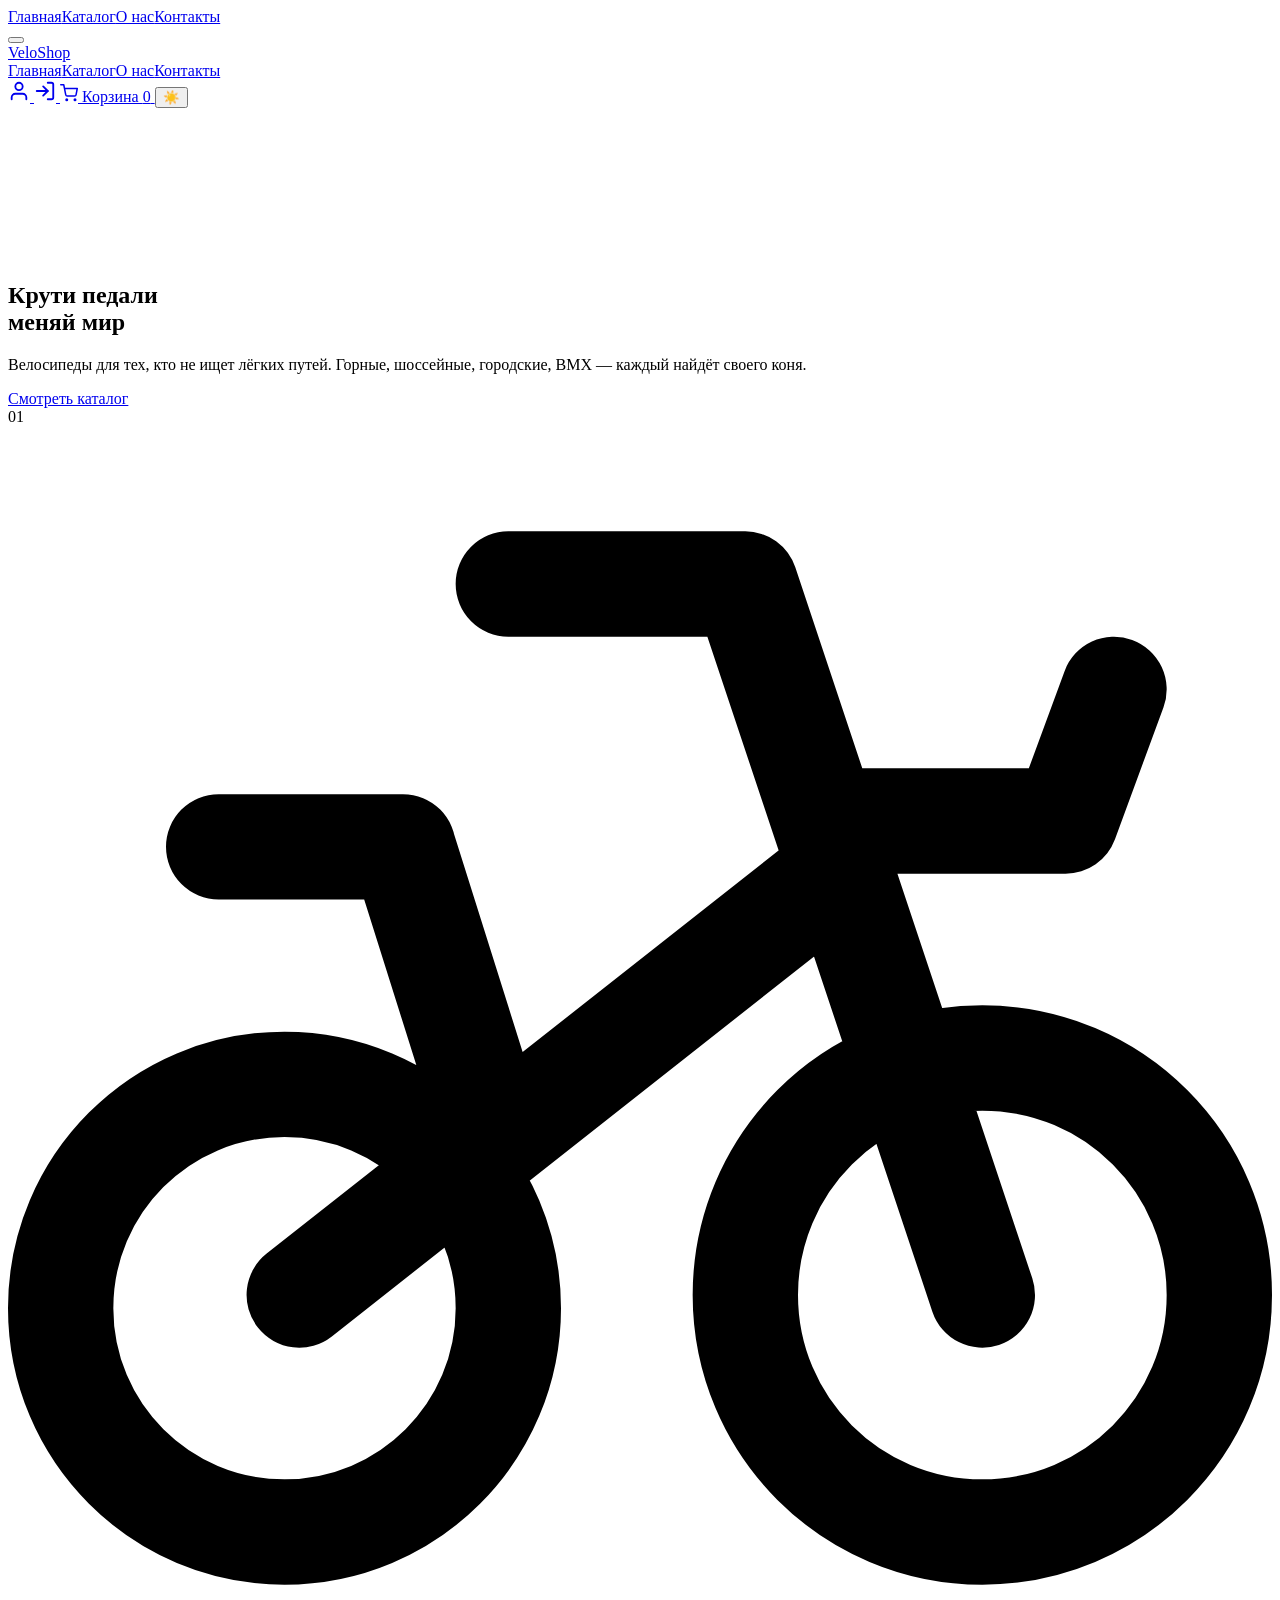
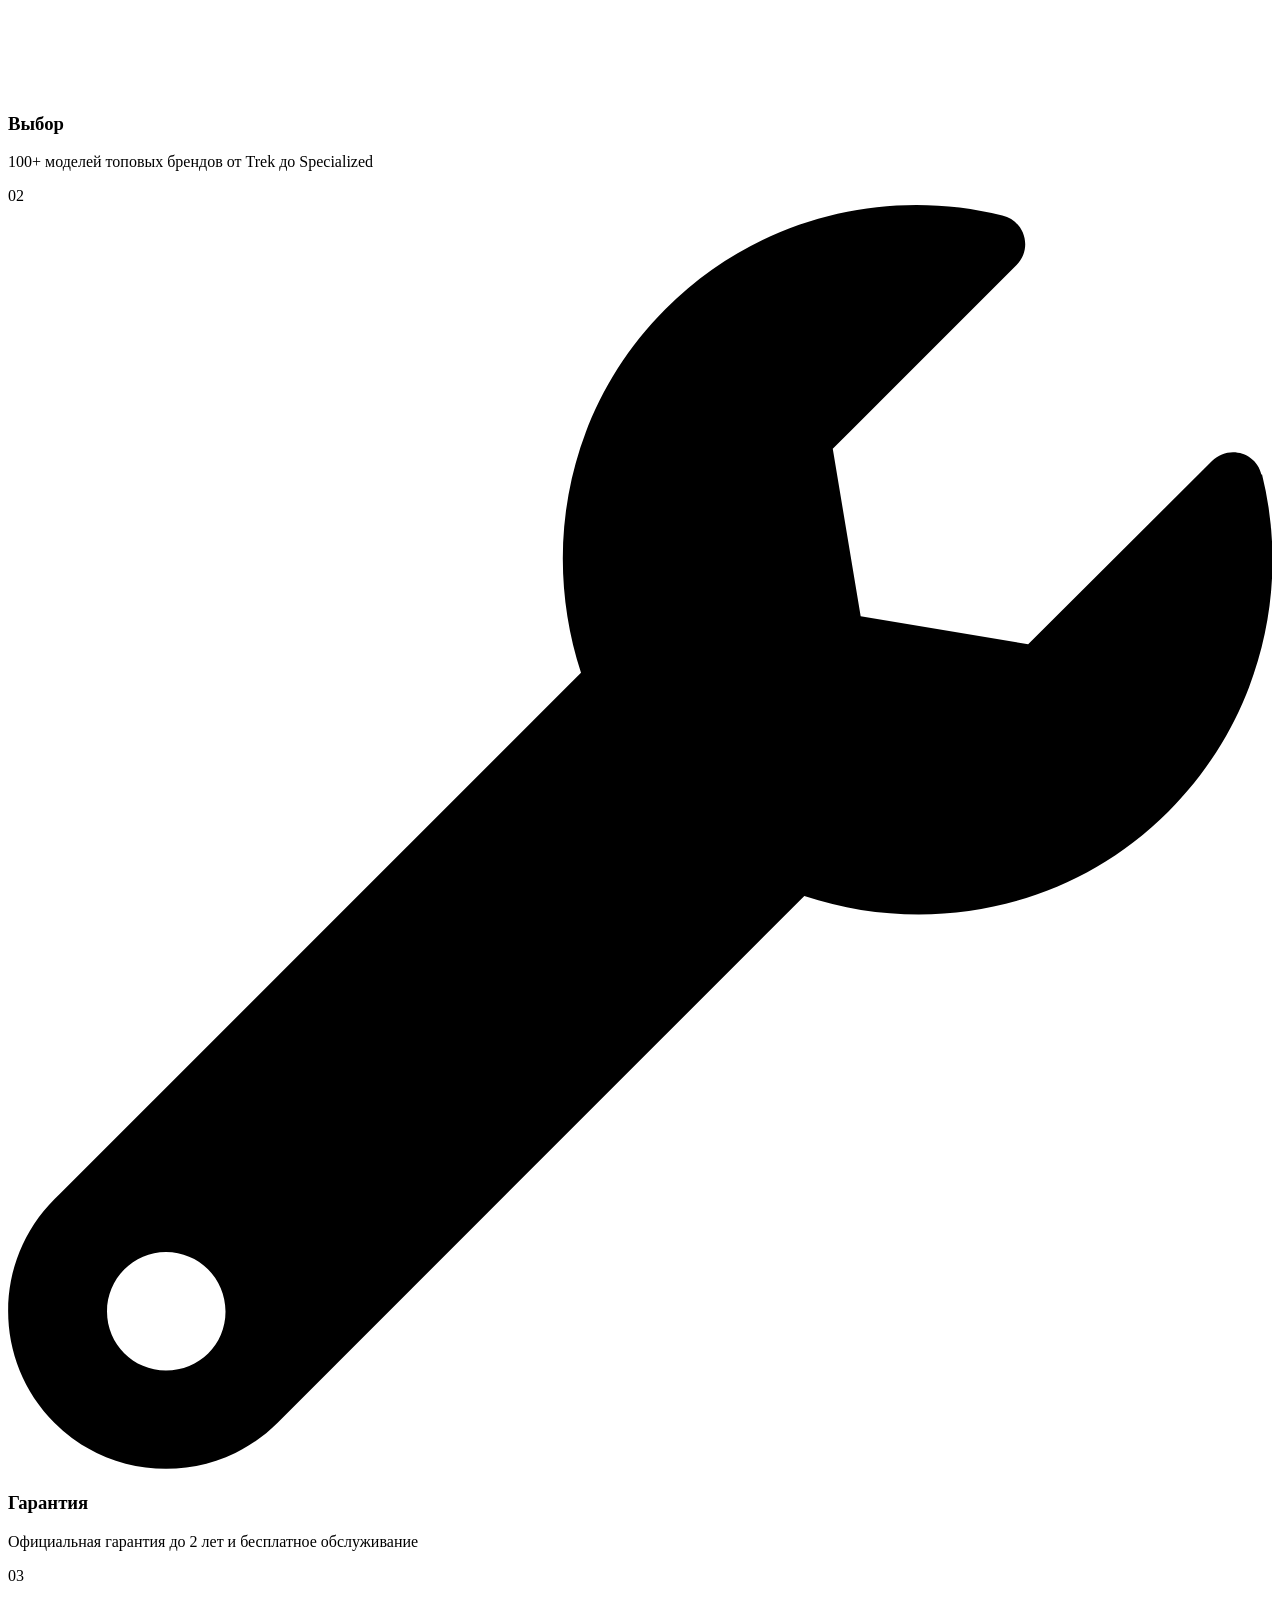
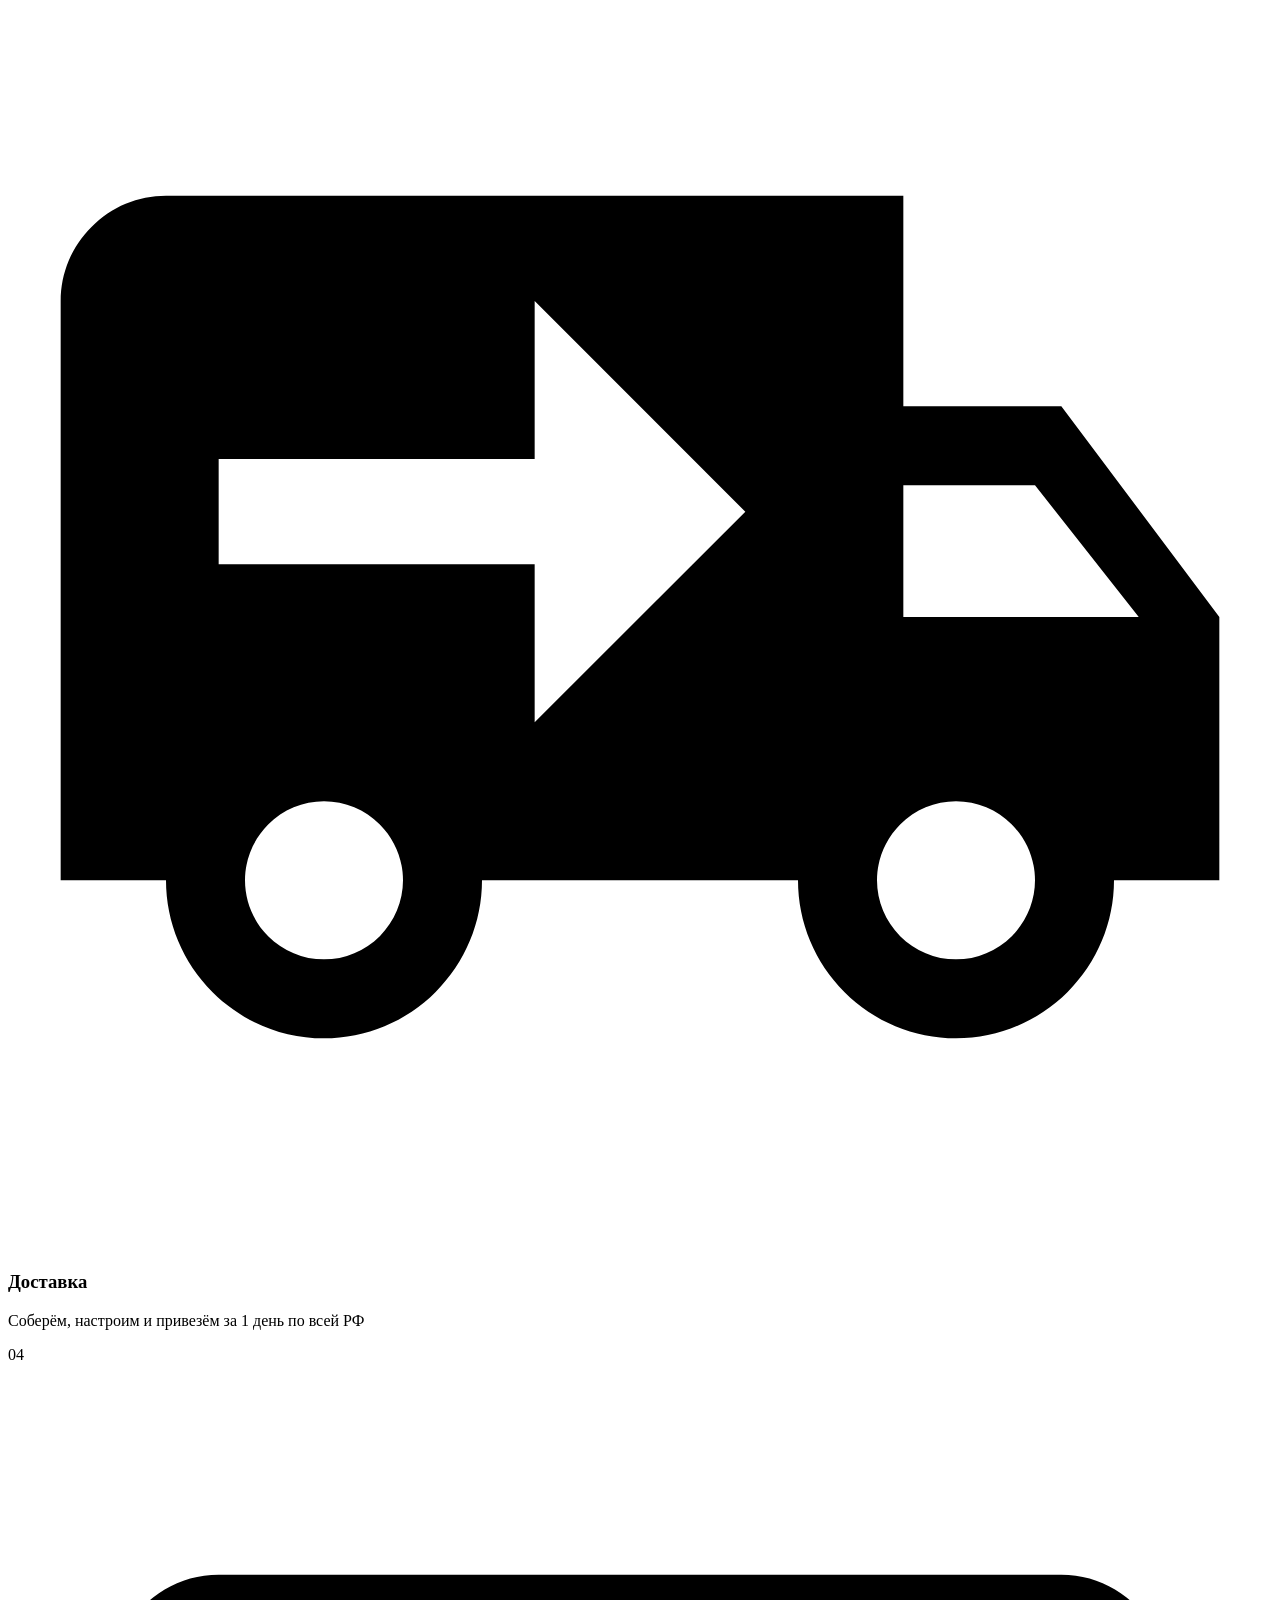
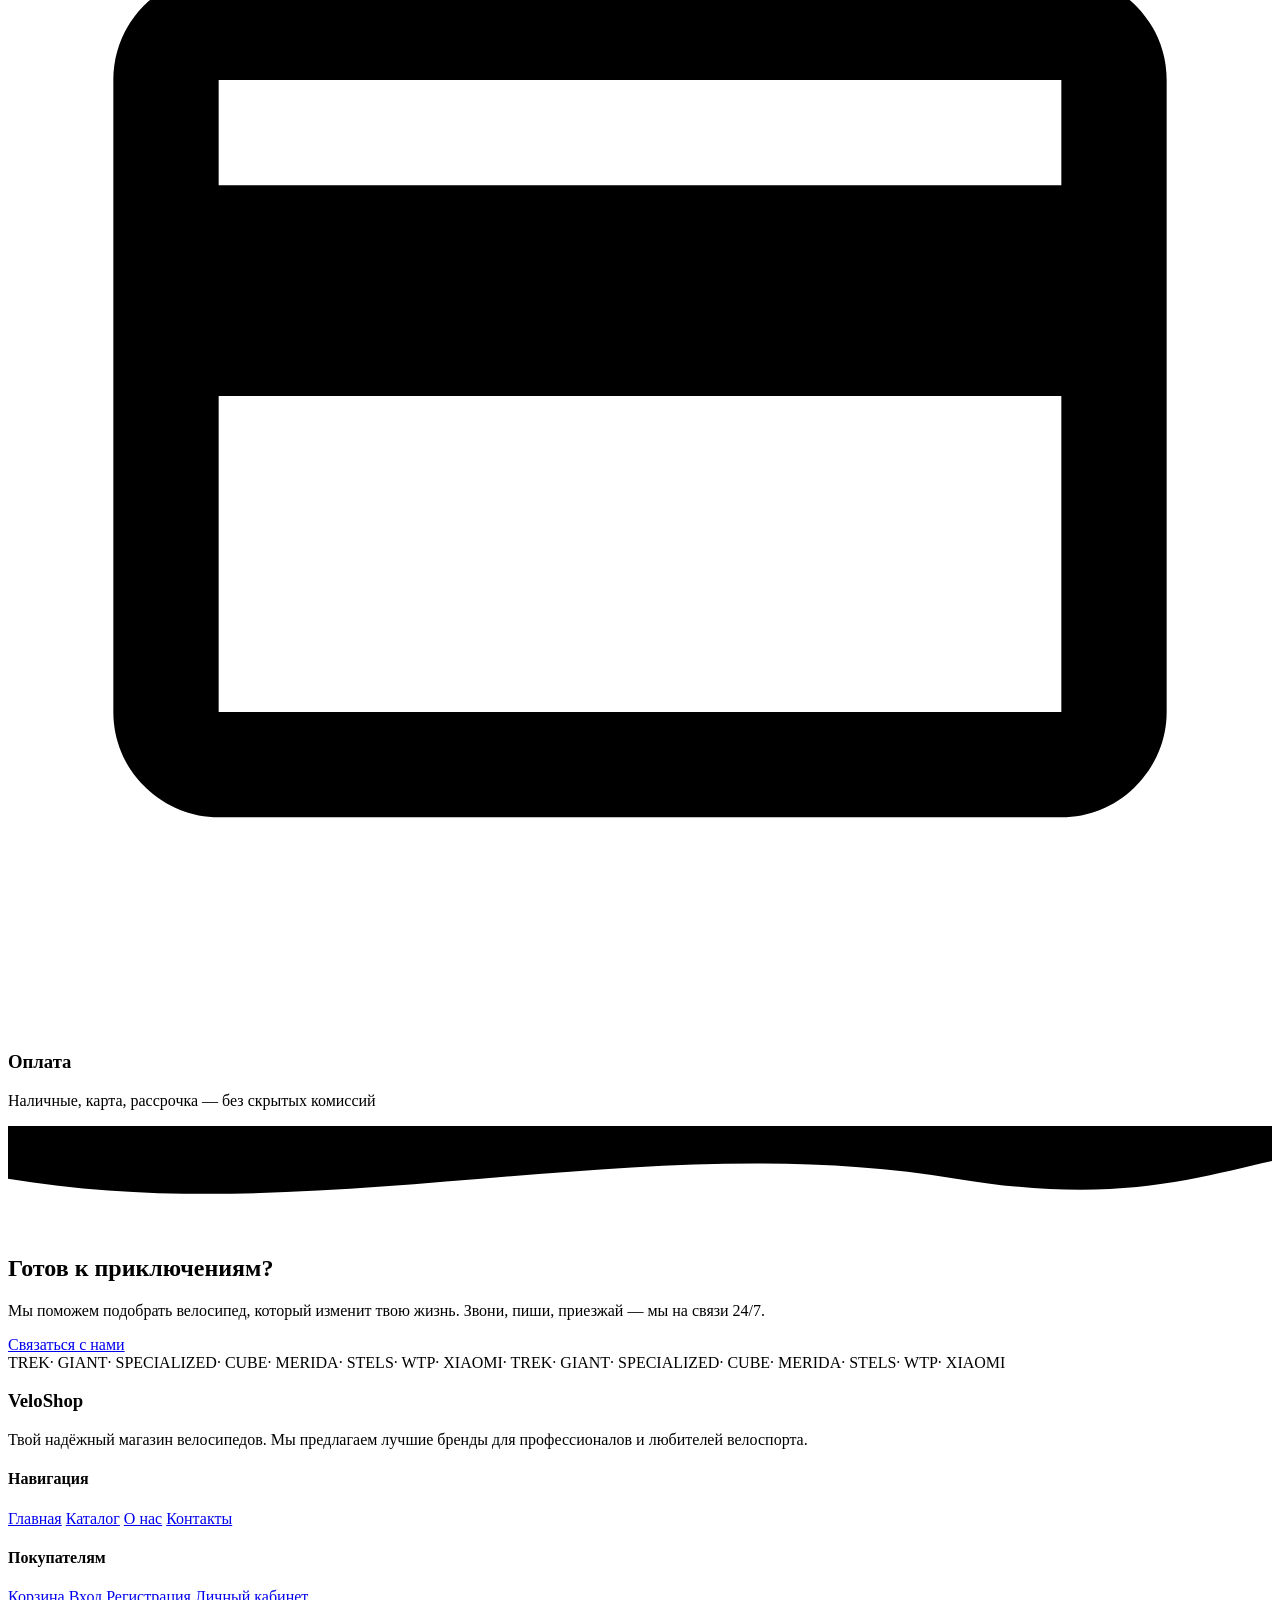
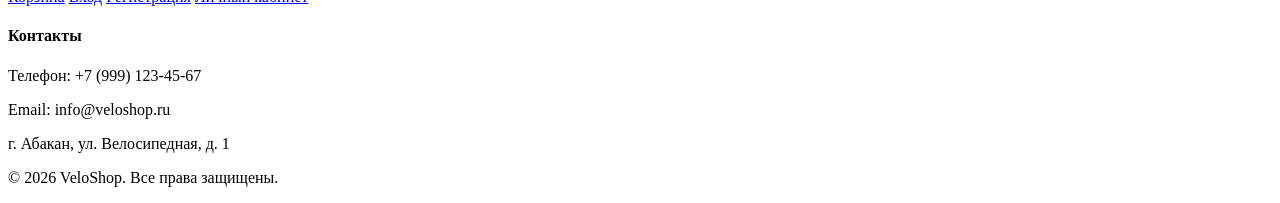
==== index.html @ bed845ce "Add files via upload" ====
<!DOCTYPE html>
<html lang="ru">

<head>
    <meta charset="UTF-8">
    <script>var t = localStorage.getItem('velo_theme'); if (t === 'dark') document.documentElement.setAttribute('data-theme', 'dark')</script>
    <meta name="viewport" content="width=device-width, initial-scale=1.0">
    <title>VeloShop — не просто велосипеды</title>
    <link rel="stylesheet" href="css/variables.css">
    <link rel="stylesheet" href="css/reset.css">
    <link rel="stylesheet" href="css/layout.css">
    <link rel="stylesheet" href="css/components.css">
    <link rel="stylesheet" href="css/home.css">
    <link rel="stylesheet" href="css/responsive.css">
    <link rel="preconnect" href="https://fonts.googleapis.com">
    <link rel="preconnect" href="https://fonts.gstatic.com" crossorigin>
    <link
        href="https://fonts.googleapis.com/css2?family=Playfair+Display:ital,wght@0,400..900;1,400..900&family=Orbitron:wght@400..900&family=Montserrat+Alternates:wght@300;400;500;600;700&display=swap"
        rel="stylesheet">
</head>

<body class="no-padding">
    <header id="site-header"></header>
    <main class="home-main">
        <section class="home-hero" id="hero">
            <video class="hero-video" autoplay muted loop playsinline>
                <source src="assets/main-bg.mp4" type="video/mp4">
            </video>
            <div class="hero-content">
                <h1 class="hero-title">Крути педали<br>меняй <span class="gradient-text">мир</span></h1>
                <p class="hero-desc">Велосипеды для тех, кто не ищет лёгких путей. Горные, шоссейные, городские, BMX —
                    каждый найдёт своего коня.</p>
                <div class="hero-actions">
                    <a href="catalog.html" class="hero-btn-primary">Смотреть каталог</a>
                </div>
            </div>
        </section>
        <section class="home-features" id="features">
            <div class="features-strip"></div>
            <div class="features-inner">
                <div class="feature-card card-skew-1">
                    <div class="feature-card-bg"></div>
                    <div class="feature-num">01</div>
                    <div class="feature-icon"><svg viewBox="0 0 24 24" fill="none">
                            <path
                                d="M5.25 21C7.6 21 9.5 19.1 9.5 16.75S7.6 12.5 5.25 12.5 1 14.4 1 16.75 2.9 21 5.25 21zM18.5 21c2.49 0 4.5-2.01 4.5-4.5s-2.01-4.5-4.5-4.5-4.5 2.01-4.5 4.5 2.01 4.5 4.5 4.5zM9.5 3h4.5l4.5 13.5M5.53 16.5l10.31-8.12M15.84 7.5h4.24l.92-2.5M4 7.99h3.5M7.5 8l1.64 5.21"
                                stroke="currentColor" stroke-width="2" stroke-linecap="round" stroke-linejoin="round" />
                        </svg></div>
                    <h3>Выбор</h3>
                    <p>100+ моделей топовых брендов от Trek до Specialized</p>
                </div>
                <div class="feature-card card-skew-2">
                    <div class="feature-card-bg"></div>
                    <div class="feature-num">02</div>
                    <div class="feature-icon"><svg viewBox="0 0 24 24" fill="none">
                            <g clip-path="url(#c)">
                                <path
                                    d="M23.8 5.12c-.1-.43-.63-.57-.94-.26l-3.49 3.48-3.18-.53-.53-3.18 3.49-3.49c.31-.31.16-.84-.27-.94-2.22-.55-4.67.04-6.4 1.78-1.86 1.86-2.37 4.55-1.6 6.9l-10 10c-1.17 1.17-1.17 3.07 0 4.24 1.17 1.17 3.07 1.17 4.24 0l10-10c2.35.78 5.04.27 6.91-1.6 1.74-1.74 2.33-4.19 1.78-6.41zM3 22.13c-.62 0-1.12-.5-1.12-1.12s.5-1.13 1.12-1.13 1.13.5 1.13 1.13-.5 1.12-1.13 1.12z"
                                    fill="currentColor" />
                            </g>
                            <defs>
                                <clipPath id="c">
                                    <rect width="24" height="24" fill="#fff" />
                                </clipPath>
                            </defs>
                        </svg></div>
                    <h3>Гарантия</h3>
                    <p>Официальная гарантия до 2 лет и бесплатное обслуживание</p>
                </div>
                <div class="feature-card card-skew-3">
                    <div class="feature-card-bg"></div>
                    <div class="feature-num">03</div>
                    <div class="feature-icon"><svg viewBox="0 0 24 24" fill="none">
                            <path
                                d="M3 4c-.53 0-1.04.21-1.41.59-.38.37-.59.88-.59 1.41v11h2c0 .8.32 1.56.88 2.12.56.56 1.32.88 2.12.88s1.56-.32 2.12-.88.88-1.32.88-2.12h6c0 .8.32 1.56.88 2.12.56.56 1.32.88 2.12.88s1.56-.32 2.12-.88.88-1.32.88-2.12h2v-5l-3-4h-3V4H3zm7 2l4 4-4 4V11H4V9h6V6zm7 3.5h2.5l1.97 2.5H17V9.5zM6 15.5c.4 0 .78.16 1.06.44.28.28.44.66.44 1.06s-.16.78-.44 1.06-.66.44-1.06.44-.78-.16-1.06-.44-.44-.66-.44-1.06.16-.78.44-1.06.66-.44 1.06-.44zm12 0c.4 0 .78.16 1.06.44.28.28.44.66.44 1.06s-.16.78-.44 1.06-.66.44-1.06.44-.78-.16-1.06-.44-.44-.66-.44-1.06.16-.78.44-1.06.66-.44 1.06-.44z"
                                fill="currentColor" />
                        </svg></div>
                    <h3>Доставка</h3>
                    <p>Соберём, настроим и привезём за 1 день по всей РФ</p>
                </div>
                <div class="feature-card card-skew-4">
                    <div class="feature-card-bg"></div>
                    <div class="feature-num">04</div>
                    <div class="feature-icon"><svg viewBox="0 0 24 24" fill="none">
                            <path
                                d="M20 8H4V6h16v2zm0 10H4v-6h16v6zm0-14H4c-1.11 0-2 .89-2 2v12c0 .53.21 1.04.59 1.41.38.38.88.59 1.41.59h16c.53 0 1.04-.21 1.41-.59.38-.38.59-.88.59-1.41V6c0-1.11-.9-2-2-2z"
                                fill="currentColor" />
                        </svg></div>
                    <h3>Оплата</h3>
                    <p>Наличные, карта, рассрочка — без скрытых комиссий</p>
                </div>
            </div>
        </section>
        <div class="wave-divider">
            <svg viewBox="0 0 1440 120" preserveAspectRatio="none">
                <path d="M0,60 C360,120 720,0 1080,60 C1260,90 1350,60 1440,40 L1440,0 L0,0 Z"
                    fill="var(--wave-color)" />
            </svg>
        </div>
        <section class="home-cta parallax-section">
            <div class="parallax-bg"></div>
            <div class="cta-glass">
                <h2>Готов к приключениям?</h2>
                <p>Мы поможем подобрать велосипед, который изменит твою жизнь. Звони, пиши, приезжай — мы на связи 24/7.
                </p>
                <a href="contacts.html" class="cta-glass-btn">Связаться с нами</a>
            </div>
        </section>
        <section class="home-brands">
            <div class="brands-track">
                <span>TREK</span><span>·</span>
                <span>GIANT</span><span>·</span>
                <span>SPECIALIZED</span><span>·</span>
                <span>CUBE</span><span>·</span>
                <span>MERIDA</span><span>·</span>
                <span>STELS</span><span>·</span>
                <span>WTP</span><span>·</span>
                <span>XIAOMI</span><span>·</span>
                <span>TREK</span><span>·</span>
                <span>GIANT</span><span>·</span>
                <span>SPECIALIZED</span><span>·</span>
                <span>CUBE</span><span>·</span>
                <span>MERIDA</span><span>·</span>
                <span>STELS</span><span>·</span>
                <span>WTP</span><span>·</span>
                <span>XIAOMI</span>
            </div>
            </div>
        </section>
    </main>
    <footer id="site-footer"></footer>
    <script src="js/data.js"></script>
    <script src="js/layout.js"></script>
    <script src="js/home.js"></script>
</body>

</html>
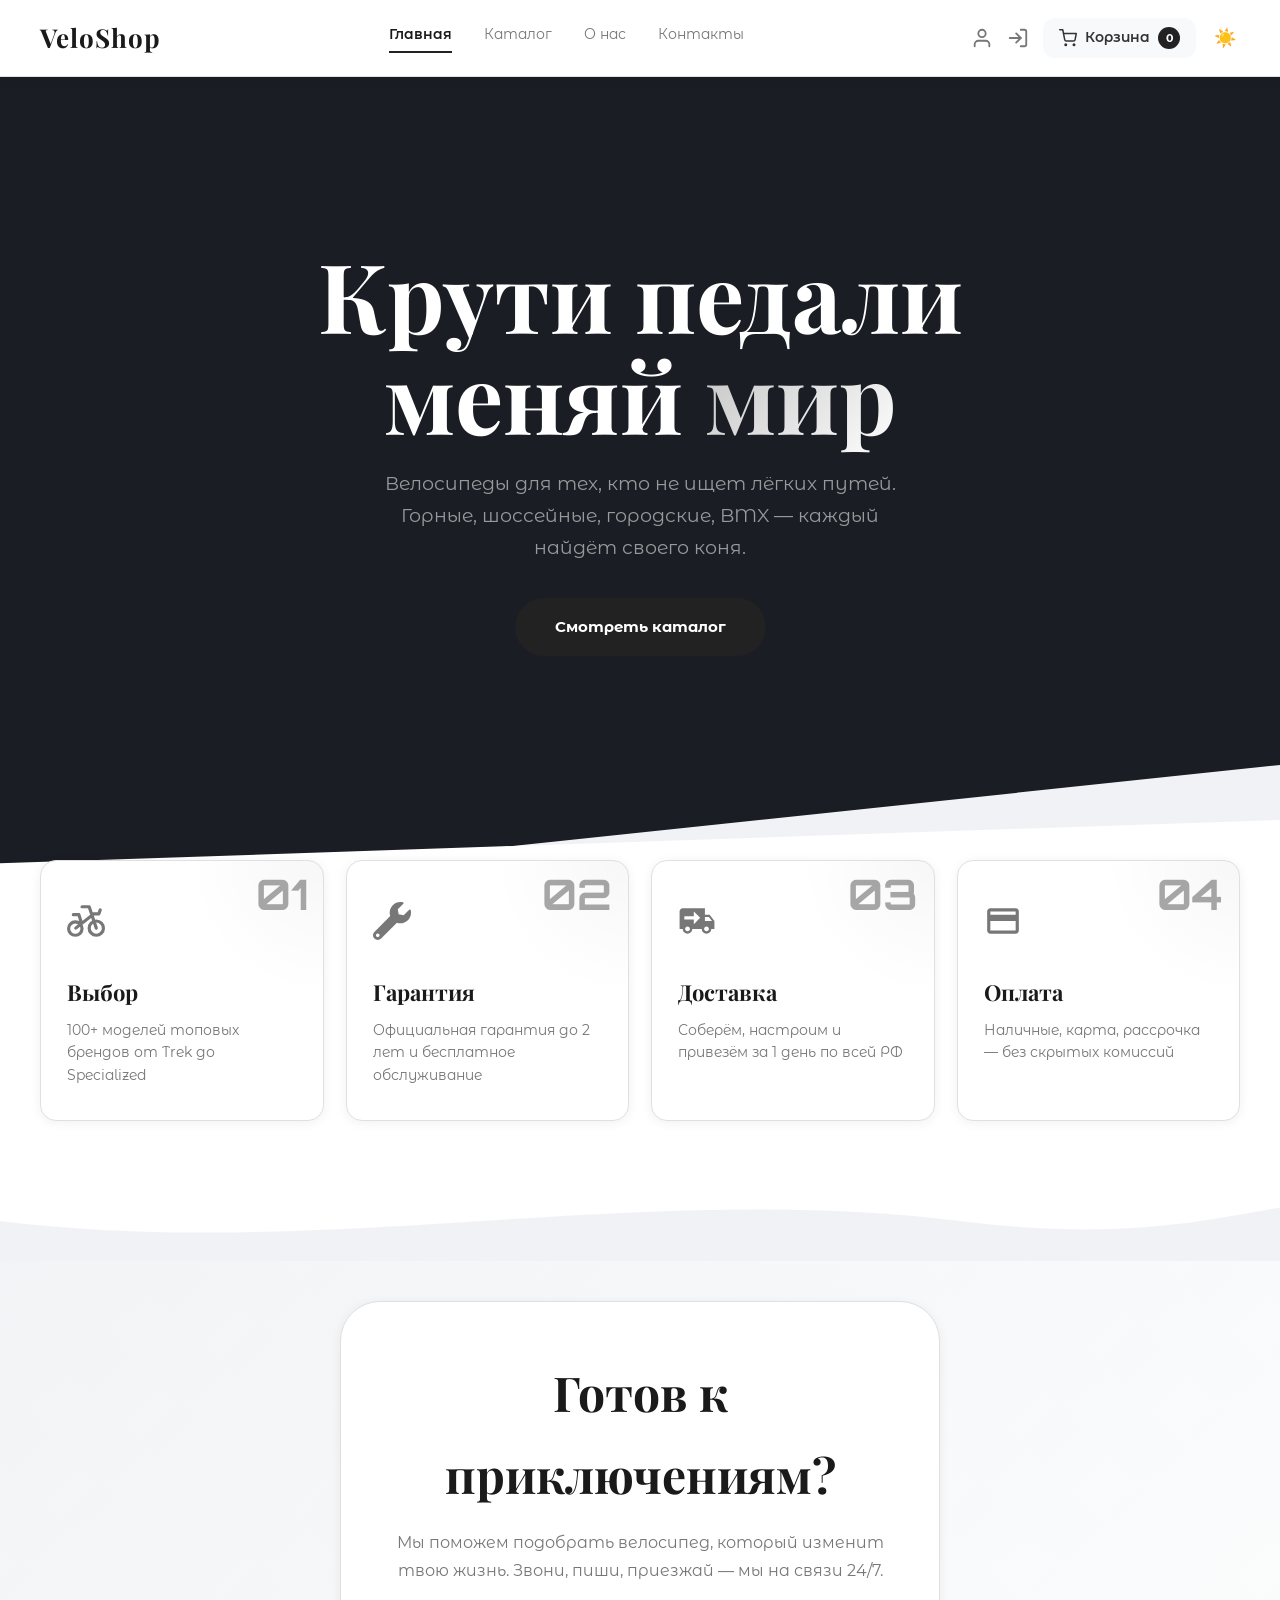
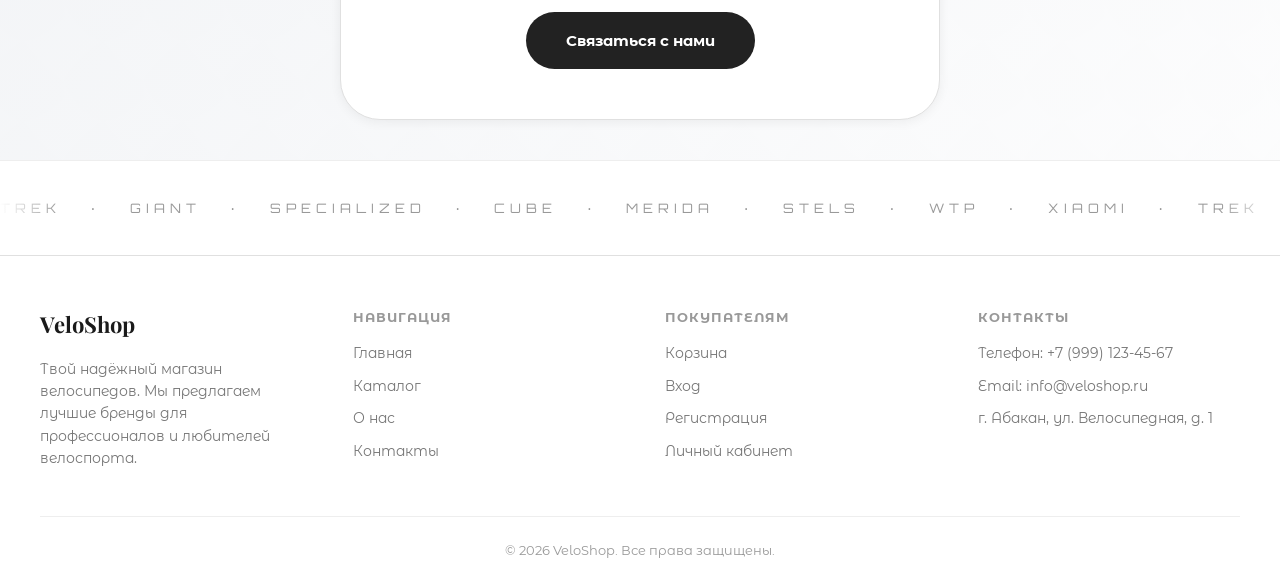
==== commit e72002f7: "Add files via upload" ====
--- a/index.html
+++ b/index.html
@@ -1,137 +1,146 @@
-<!DOCTYPE html>
-<html lang="ru">
-
-<head>
-    <meta charset="UTF-8">
-    <script>var t = localStorage.getItem('velo_theme'); if (t === 'dark') document.documentElement.setAttribute('data-theme', 'dark')</script>
-    <meta name="viewport" content="width=device-width, initial-scale=1.0">
-    <title>VeloShop — не просто велосипеды</title>
-    <link rel="stylesheet" href="css/variables.css">
-    <link rel="stylesheet" href="css/reset.css">
-    <link rel="stylesheet" href="css/layout.css">
-    <link rel="stylesheet" href="css/components.css">
-    <link rel="stylesheet" href="css/home.css">
-    <link rel="stylesheet" href="css/responsive.css">
-    <link rel="preconnect" href="https://fonts.googleapis.com">
-    <link rel="preconnect" href="https://fonts.gstatic.com" crossorigin>
-    <link
-        href="https://fonts.googleapis.com/css2?family=Playfair+Display:ital,wght@0,400..900;1,400..900&family=Orbitron:wght@400..900&family=Montserrat+Alternates:wght@300;400;500;600;700&display=swap"
-        rel="stylesheet">
-</head>
-
-<body class="no-padding">
-    <header id="site-header"></header>
-    <main class="home-main">
-        <section class="home-hero" id="hero">
-            <video class="hero-video" autoplay muted loop playsinline>
-                <source src="assets/main-bg.mp4" type="video/mp4">
-            </video>
-            <div class="hero-content">
-                <h1 class="hero-title">Крути педали<br>меняй <span class="gradient-text">мир</span></h1>
-                <p class="hero-desc">Велосипеды для тех, кто не ищет лёгких путей. Горные, шоссейные, городские, BMX —
-                    каждый найдёт своего коня.</p>
-                <div class="hero-actions">
-                    <a href="catalog.html" class="hero-btn-primary">Смотреть каталог</a>
-                </div>
-            </div>
-        </section>
-        <section class="home-features" id="features">
-            <div class="features-strip"></div>
-            <div class="features-inner">
-                <div class="feature-card card-skew-1">
-                    <div class="feature-card-bg"></div>
-                    <div class="feature-num">01</div>
-                    <div class="feature-icon"><svg viewBox="0 0 24 24" fill="none">
-                            <path
-                                d="M5.25 21C7.6 21 9.5 19.1 9.5 16.75S7.6 12.5 5.25 12.5 1 14.4 1 16.75 2.9 21 5.25 21zM18.5 21c2.49 0 4.5-2.01 4.5-4.5s-2.01-4.5-4.5-4.5-4.5 2.01-4.5 4.5 2.01 4.5 4.5 4.5zM9.5 3h4.5l4.5 13.5M5.53 16.5l10.31-8.12M15.84 7.5h4.24l.92-2.5M4 7.99h3.5M7.5 8l1.64 5.21"
-                                stroke="currentColor" stroke-width="2" stroke-linecap="round" stroke-linejoin="round" />
-                        </svg></div>
-                    <h3>Выбор</h3>
-                    <p>100+ моделей топовых брендов от Trek до Specialized</p>
-                </div>
-                <div class="feature-card card-skew-2">
-                    <div class="feature-card-bg"></div>
-                    <div class="feature-num">02</div>
-                    <div class="feature-icon"><svg viewBox="0 0 24 24" fill="none">
-                            <g clip-path="url(#c)">
-                                <path
-                                    d="M23.8 5.12c-.1-.43-.63-.57-.94-.26l-3.49 3.48-3.18-.53-.53-3.18 3.49-3.49c.31-.31.16-.84-.27-.94-2.22-.55-4.67.04-6.4 1.78-1.86 1.86-2.37 4.55-1.6 6.9l-10 10c-1.17 1.17-1.17 3.07 0 4.24 1.17 1.17 3.07 1.17 4.24 0l10-10c2.35.78 5.04.27 6.91-1.6 1.74-1.74 2.33-4.19 1.78-6.41zM3 22.13c-.62 0-1.12-.5-1.12-1.12s.5-1.13 1.12-1.13 1.13.5 1.13 1.13-.5 1.12-1.13 1.12z"
-                                    fill="currentColor" />
-                            </g>
-                            <defs>
-                                <clipPath id="c">
-                                    <rect width="24" height="24" fill="#fff" />
-                                </clipPath>
-                            </defs>
-                        </svg></div>
-                    <h3>Гарантия</h3>
-                    <p>Официальная гарантия до 2 лет и бесплатное обслуживание</p>
-                </div>
-                <div class="feature-card card-skew-3">
-                    <div class="feature-card-bg"></div>
-                    <div class="feature-num">03</div>
-                    <div class="feature-icon"><svg viewBox="0 0 24 24" fill="none">
-                            <path
-                                d="M3 4c-.53 0-1.04.21-1.41.59-.38.37-.59.88-.59 1.41v11h2c0 .8.32 1.56.88 2.12.56.56 1.32.88 2.12.88s1.56-.32 2.12-.88.88-1.32.88-2.12h6c0 .8.32 1.56.88 2.12.56.56 1.32.88 2.12.88s1.56-.32 2.12-.88.88-1.32.88-2.12h2v-5l-3-4h-3V4H3zm7 2l4 4-4 4V11H4V9h6V6zm7 3.5h2.5l1.97 2.5H17V9.5zM6 15.5c.4 0 .78.16 1.06.44.28.28.44.66.44 1.06s-.16.78-.44 1.06-.66.44-1.06.44-.78-.16-1.06-.44-.44-.66-.44-1.06.16-.78.44-1.06.66-.44 1.06-.44zm12 0c.4 0 .78.16 1.06.44.28.28.44.66.44 1.06s-.16.78-.44 1.06-.66.44-1.06.44-.78-.16-1.06-.44-.44-.66-.44-1.06.16-.78.44-1.06.66-.44 1.06-.44z"
-                                fill="currentColor" />
-                        </svg></div>
-                    <h3>Доставка</h3>
-                    <p>Соберём, настроим и привезём за 1 день по всей РФ</p>
-                </div>
-                <div class="feature-card card-skew-4">
-                    <div class="feature-card-bg"></div>
-                    <div class="feature-num">04</div>
-                    <div class="feature-icon"><svg viewBox="0 0 24 24" fill="none">
-                            <path
-                                d="M20 8H4V6h16v2zm0 10H4v-6h16v6zm0-14H4c-1.11 0-2 .89-2 2v12c0 .53.21 1.04.59 1.41.38.38.88.59 1.41.59h16c.53 0 1.04-.21 1.41-.59.38-.38.59-.88.59-1.41V6c0-1.11-.9-2-2-2z"
-                                fill="currentColor" />
-                        </svg></div>
-                    <h3>Оплата</h3>
-                    <p>Наличные, карта, рассрочка — без скрытых комиссий</p>
-                </div>
-            </div>
-        </section>
-        <div class="wave-divider">
-            <svg viewBox="0 0 1440 120" preserveAspectRatio="none">
-                <path d="M0,60 C360,120 720,0 1080,60 C1260,90 1350,60 1440,40 L1440,0 L0,0 Z"
-                    fill="var(--wave-color)" />
-            </svg>
-        </div>
-        <section class="home-cta parallax-section">
-            <div class="parallax-bg"></div>
-            <div class="cta-glass">
-                <h2>Готов к приключениям?</h2>
-                <p>Мы поможем подобрать велосипед, который изменит твою жизнь. Звони, пиши, приезжай — мы на связи 24/7.
-                </p>
-                <a href="contacts.html" class="cta-glass-btn">Связаться с нами</a>
-            </div>
-        </section>
-        <section class="home-brands">
-            <div class="brands-track">
-                <span>TREK</span><span>·</span>
-                <span>GIANT</span><span>·</span>
-                <span>SPECIALIZED</span><span>·</span>
-                <span>CUBE</span><span>·</span>
-                <span>MERIDA</span><span>·</span>
-                <span>STELS</span><span>·</span>
-                <span>WTP</span><span>·</span>
-                <span>XIAOMI</span><span>·</span>
-                <span>TREK</span><span>·</span>
-                <span>GIANT</span><span>·</span>
-                <span>SPECIALIZED</span><span>·</span>
-                <span>CUBE</span><span>·</span>
-                <span>MERIDA</span><span>·</span>
-                <span>STELS</span><span>·</span>
-                <span>WTP</span><span>·</span>
-                <span>XIAOMI</span>
-            </div>
-            </div>
-        </section>
-    </main>
-    <footer id="site-footer"></footer>
-    <script src="js/data.js"></script>
-    <script src="js/layout.js"></script>
-    <script src="js/home.js"></script>
-</body>
-
+<!DOCTYPE html>
+<html lang="ru">
+
+<head>
+    <meta charset="UTF-8">
+    <script>var t = localStorage.getItem('velo_theme'); if (t === 'dark') document.documentElement.setAttribute('data-theme', 'dark')</script>
+    <meta name="viewport" content="width=device-width, initial-scale=1.0">
+    <title>VeloShop — не просто велосипеды</title>
+    <link rel="stylesheet" href="css/variables.css">
+    <link rel="stylesheet" href="css/reset.css">
+    <link rel="stylesheet" href="css/layout.css">
+    <link rel="stylesheet" href="css/components.css">
+    <link rel="stylesheet" href="css/home.css" media="print" onload="this.media='all'">
+    <link rel="stylesheet" href="css/pages.css" media="print" onload="this.media='all'">
+    <link rel="stylesheet" href="css/responsive.css" media="print" onload="this.media='all'">
+    <link rel="preconnect" href="https://fonts.googleapis.com">
+    <link rel="preconnect" href="https://fonts.gstatic.com" crossorigin>
+    <link
+        href="https://fonts.googleapis.com/css2?family=Playfair+Display:ital,wght@0,400..900;1,400..900&family=Orbitron:wght@400..900&family=Montserrat+Alternates:wght@300;400;500;600;700&display=swap"
+        rel="stylesheet">
+</head>
+
+<body class="no-padding">
+    <header id="site-header"></header>
+    <main class="home-main">
+        <section class="home-hero" id="hero">
+            <div class="hero-slider" id="heroSlider">
+                <div class="slider-track">
+                    <div class="slide active" style="background-image:url('assets/bicycle/1.jpg')"></div>
+                    <div class="slide" style="background-image:url('assets/bicycle/2.jpg')"></div>
+                    <div class="slide" style="background-image:url('assets/bicycle/3.jpg')"></div>
+                    <div class="slide" style="background-image:url('assets/bicycle/4.jpg')"></div>
+                    <div class="slide" style="background-image:url('assets/bicycle/5.jpg')"></div>
+                    <div class="slide" style="background-image:url('assets/bicycle/6.jpg')"></div>
+                    <div class="slide" style="background-image:url('assets/bicycle/7.jpg')"></div>
+                </div>
+                <div class="slider-dots" id="sliderDots"></div>
+            </div>
+            <div class="hero-content">
+                <h1 class="hero-title">Крути педали<br>меняй <span class="gradient-text">мир</span></h1>
+                <p class="hero-desc">Велосипеды для тех, кто не ищет лёгких путей. Горные, шоссейные, городские, BMX —
+                    каждый найдёт своего коня.</p>
+                <div class="hero-actions">
+                    <a href="catalog.html" class="hero-btn-primary">Смотреть каталог</a>
+                </div>
+            </div>
+        </section>
+        <section class="home-features" id="features">
+            <div class="features-strip"></div>
+            <div class="features-inner">
+                <div class="feature-card card-skew-1">
+                    <div class="feature-card-bg"></div>
+                    <div class="feature-num">01</div>
+                    <div class="feature-icon"><svg viewBox="0 0 24 24" fill="none">
+                            <path
+                                d="M5.25 21C7.6 21 9.5 19.1 9.5 16.75S7.6 12.5 5.25 12.5 1 14.4 1 16.75 2.9 21 5.25 21zM18.5 21c2.49 0 4.5-2.01 4.5-4.5s-2.01-4.5-4.5-4.5-4.5 2.01-4.5 4.5 2.01 4.5 4.5 4.5zM9.5 3h4.5l4.5 13.5M5.53 16.5l10.31-8.12M15.84 7.5h4.24l.92-2.5M4 7.99h3.5M7.5 8l1.64 5.21"
+                                stroke="currentColor" stroke-width="2" stroke-linecap="round" stroke-linejoin="round" />
+                        </svg></div>
+                    <h3>Выбор</h3>
+                    <p>100+ моделей топовых брендов от Trek до Specialized</p>
+                </div>
+                <div class="feature-card card-skew-2">
+                    <div class="feature-card-bg"></div>
+                    <div class="feature-num">02</div>
+                    <div class="feature-icon"><svg viewBox="0 0 24 24" fill="none">
+                            <g clip-path="url(#c)">
+                                <path
+                                    d="M23.8 5.12c-.1-.43-.63-.57-.94-.26l-3.49 3.48-3.18-.53-.53-3.18 3.49-3.49c.31-.31.16-.84-.27-.94-2.22-.55-4.67.04-6.4 1.78-1.86 1.86-2.37 4.55-1.6 6.9l-10 10c-1.17 1.17-1.17 3.07 0 4.24 1.17 1.17 3.07 1.17 4.24 0l10-10c2.35.78 5.04.27 6.91-1.6 1.74-1.74 2.33-4.19 1.78-6.41zM3 22.13c-.62 0-1.12-.5-1.12-1.12s.5-1.13 1.12-1.13 1.13.5 1.13 1.13-.5 1.12-1.13 1.12z"
+                                    fill="currentColor" />
+                            </g>
+                            <defs>
+                                <clipPath id="c">
+                                    <rect width="24" height="24" fill="#fff" />
+                                </clipPath>
+                            </defs>
+                        </svg></div>
+                    <h3>Гарантия</h3>
+                    <p>Официальная гарантия до 2 лет и бесплатное обслуживание</p>
+                </div>
+                <div class="feature-card card-skew-3">
+                    <div class="feature-card-bg"></div>
+                    <div class="feature-num">03</div>
+                    <div class="feature-icon"><svg viewBox="0 0 24 24" fill="none">
+                            <path
+                                d="M3 4c-.53 0-1.04.21-1.41.59-.38.37-.59.88-.59 1.41v11h2c0 .8.32 1.56.88 2.12.56.56 1.32.88 2.12.88s1.56-.32 2.12-.88.88-1.32.88-2.12h6c0 .8.32 1.56.88 2.12.56.56 1.32.88 2.12.88s1.56-.32 2.12-.88.88-1.32.88-2.12h2v-5l-3-4h-3V4H3zm7 2l4 4-4 4V11H4V9h6V6zm7 3.5h2.5l1.97 2.5H17V9.5zM6 15.5c.4 0 .78.16 1.06.44.28.28.44.66.44 1.06s-.16.78-.44 1.06-.66.44-1.06.44-.78-.16-1.06-.44-.44-.66-.44-1.06.16-.78.44-1.06.66-.44 1.06-.44zm12 0c.4 0 .78.16 1.06.44.28.28.44.66.44 1.06s-.16.78-.44 1.06-.66.44-1.06.44-.78-.16-1.06-.44-.44-.66-.44-1.06.16-.78.44-1.06.66-.44 1.06-.44z"
+                                fill="currentColor" />
+                        </svg></div>
+                    <h3>Доставка</h3>
+                    <p>Соберём, настроим и привезём за 1 день по всей РФ</p>
+                </div>
+                <div class="feature-card card-skew-4">
+                    <div class="feature-card-bg"></div>
+                    <div class="feature-num">04</div>
+                    <div class="feature-icon"><svg viewBox="0 0 24 24" fill="none">
+                            <path
+                                d="M20 8H4V6h16v2zm0 10H4v-6h16v6zm0-14H4c-1.11 0-2 .89-2 2v12c0 .53.21 1.04.59 1.41.38.38.88.59 1.41.59h16c.53 0 1.04-.21 1.41-.59.38-.38.59-.88.59-1.41V6c0-1.11-.9-2-2-2z"
+                                fill="currentColor" />
+                        </svg></div>
+                    <h3>Оплата</h3>
+                    <p>Наличные, карта, рассрочка — без скрытых комиссий</p>
+                </div>
+            </div>
+        </section>
+        <div class="wave-divider">
+            <svg viewBox="0 0 1440 120" preserveAspectRatio="none">
+                <path d="M0,60 C360,120 720,0 1080,60 C1260,90 1350,60 1440,40 L1440,0 L0,0 Z"
+                    fill="var(--wave-color)" />
+            </svg>
+        </div>
+        <section class="home-cta parallax-section">
+            <div class="parallax-bg"></div>
+            <div class="cta-glass">
+                <h2>Готов к приключениям?</h2>
+                <p>Мы поможем подобрать велосипед, который изменит твою жизнь. Звони, пиши, приезжай — мы на связи 24/7.
+                </p>
+                <a href="contacts.html" class="cta-glass-btn">Связаться с нами</a>
+            </div>
+        </section>
+        <section class="home-brands">
+            <div class="brands-track">
+                <span>TREK</span><span>·</span>
+                <span>GIANT</span><span>·</span>
+                <span>SPECIALIZED</span><span>·</span>
+                <span>CUBE</span><span>·</span>
+                <span>MERIDA</span><span>·</span>
+                <span>STELS</span><span>·</span>
+                <span>WTP</span><span>·</span>
+                <span>XIAOMI</span><span>·</span>
+                <span>TREK</span><span>·</span>
+                <span>GIANT</span><span>·</span>
+                <span>SPECIALIZED</span><span>·</span>
+                <span>CUBE</span><span>·</span>
+                <span>MERIDA</span><span>·</span>
+                <span>STELS</span><span>·</span>
+                <span>WTP</span><span>·</span>
+                <span>XIAOMI</span>
+            </div>
+        </section>
+    </main>
+    <footer id="site-footer"></footer>
+    <script src="js/data.js"></script>
+    <script src="js/layout.js"></script>
+    <script src="js/home.js"></script>
+</body>
+
 </html>
--- a/css/variables.css
+++ b/css/variables.css
@@ -0,0 +1,54 @@
+:root {
+    --c-bg: #f0f2f5;
+    --c-surface: #fff;
+    --c-surface-alt: #f8f9fa;
+    --c-border: #e0e0e0;
+    --c-border-light: #eee;
+    --c-text: #333;
+    --c-text-muted: #777;
+    --c-text-dim: #999;
+    --c-heading: #1a1a1a;
+    --c-accent: #222;
+    --c-accent-text: #fff;
+    --c-accent-hover: #444;
+    --c-green-bg: #e8f5e9;
+    --c-green-text: #2e7d32;
+    --c-amber-bg: #fff3e0;
+    --c-amber-text: #bf360c;
+    --c-overlay: rgba(0, 0, 0, 0.03);
+    --font-playfair: 'Playfair Display', serif;
+    --font-montserrat: 'Montserrat Alternates', sans-serif;
+    --font-orbitron: 'Orbitron', monospace;
+    --radius-sm: 8px;
+    --radius: 12px;
+    --radius-lg: 16px;
+    --radius-xl: 24px;
+    --radius-full: 50px;
+    --gap: 20px;
+    --gap-sm: 10px;
+    --shadow: 0 2px 12px rgba(0, 0, 0, 0.06);
+    --shadow-lg: 0 8px 32px rgba(0, 0, 0, 0.1);
+    --transition: 0.25s ease;
+}
+
+[data-theme="dark"] {
+    --c-bg: #0f1115;
+    --c-surface: #1a1d24;
+    --c-surface-alt: #242833;
+    --c-border: #383d4a;
+    --c-border-light: #2e3240;
+    --c-text: #d4d7df;
+    --c-text-muted: #9298a5;
+    --c-text-dim: #6b7180;
+    --c-heading: #e8eaef;
+    --c-accent: #fff;
+    --c-accent-text: #1a1d24;
+    --c-accent-hover: #d0d0d0;
+    --c-green-bg: #1a2e1a;
+    --c-green-text: #7dce7d;
+    --c-amber-bg: #2e2210;
+    --c-amber-text: #e8a840;
+    --c-overlay: rgba(255, 255, 255, 0.03);
+    --shadow: 0 2px 12px rgba(0, 0, 0, 0.25);
+    --shadow-lg: 0 8px 32px rgba(0, 0, 0, 0.4);
+}
--- a/css/layout.css
+++ b/css/layout.css
@@ -0,0 +1,261 @@
+#site-header {
+    background: var(--c-surface);
+    border-bottom: 1px solid var(--c-border);
+    position: fixed;
+    top: 0;
+    left: 0;
+    width: 100%;
+    z-index: 100;
+    box-shadow: var(--shadow);
+}
+
+.header-inner {
+    display: flex;
+    align-items: center;
+    justify-content: space-between;
+    padding: 16px 40px;
+    max-width: 1600px;
+    margin: 0 auto;
+}
+
+.header-logo a {
+    font-family: var(--font-playfair);
+    font-size: 26px;
+    font-weight: 700;
+    color: var(--c-heading);
+    letter-spacing: 1px;
+}
+
+.header-nav {
+    display: flex;
+    gap: 32px;
+}
+
+.header-nav a {
+    font-size: 14px;
+    color: var(--c-text-muted);
+    transition: color var(--transition);
+}
+
+.header-nav a:hover,
+.header-nav a.active {
+    color: var(--c-heading);
+    font-weight: 600;
+}
+
+.header-nav a.active {
+    border-bottom: 2px solid var(--c-accent);
+    padding-bottom: 4px;
+}
+
+.header-actions {
+    display: flex;
+    align-items: center;
+    gap: 14px;
+}
+
+.header-link {
+    color: var(--c-text-muted);
+    transition: color var(--transition), transform var(--transition);
+    display: flex;
+}
+
+.header-link:hover {
+    color: var(--c-heading);
+    transform: scale(1.1);
+}
+
+.header-link svg {
+    width: 22px;
+    height: 22px;
+}
+
+.header-cart {
+    display: inline-flex;
+    align-items: center;
+    gap: 8px;
+    color: var(--c-text);
+    font-weight: 600;
+    font-size: 14px;
+    padding: 8px 16px;
+    background: var(--c-surface-alt);
+    border-radius: var(--radius);
+    transition: background var(--transition);
+}
+
+.header-cart:hover {
+    background: var(--c-border);
+}
+
+.theme-toggle {
+    background: none;
+    border: none;
+    cursor: pointer;
+    font-size: 18px;
+    padding: 4px;
+    transition: transform var(--transition);
+}
+
+.theme-toggle:hover {
+    transform: scale(1.2);
+}
+
+.header-cart svg {
+    width: 18px;
+    height: 18px;
+}
+
+.cart-badge {
+    background: var(--c-accent);
+    color: var(--c-accent-text);
+    border-radius: 50%;
+    min-width: 22px;
+    height: 22px;
+    display: inline-flex;
+    align-items: center;
+    justify-content: center;
+    font-size: 11px;
+    font-weight: 700;
+    transition: transform var(--transition);
+}
+
+#site-footer {
+    background: var(--c-surface);
+    color: var(--c-text-muted);
+    padding: 50px 40px 20px;
+    margin-top: auto;
+    border-top: 1px solid var(--c-border);
+}
+
+.footer-inner {
+    display: flex;
+    justify-content: space-between;
+    gap: 50px;
+    max-width: 1600px;
+    margin: 0 auto;
+    border-bottom: 1px solid var(--c-border-light);
+    padding-bottom: 36px;
+}
+
+.footer-col {
+    flex: 1;
+}
+
+.footer-col h3 {
+    font-family: var(--font-playfair);
+    font-size: 22px;
+    color: var(--c-heading);
+    margin-bottom: 14px;
+}
+
+.footer-col h4 {
+    font-size: 13px;
+    color: var(--c-text-dim);
+    margin-bottom: 14px;
+    text-transform: uppercase;
+    letter-spacing: 1px;
+}
+
+.footer-col p,
+.footer-col a {
+    font-size: 14px;
+    color: var(--c-text-muted);
+    margin-bottom: 10px;
+    display: block;
+    line-height: 1.6;
+}
+
+.footer-col a:hover {
+    color: var(--c-heading);
+}
+
+.footer-bottom {
+    text-align: center;
+    padding-top: 22px;
+    font-size: 13px;
+    color: var(--c-text-dim);
+}
+
+.burger-btn {
+    display: none;
+    flex-direction: column;
+    gap: 5px;
+    background: none;
+    border: none;
+    cursor: pointer;
+    padding: 4px;
+    z-index: 110;
+}
+
+.burger-btn span {
+    display: block;
+    width: 22px;
+    height: 2px;
+    background: var(--c-text);
+    border-radius: 1px;
+}
+
+.burger-btn.open span:nth-child(1) {
+    transform: rotate(45deg) translate(5px, 5px);
+}
+
+.burger-btn.open span:nth-child(2) {
+    opacity: 0;
+}
+
+.burger-btn.open span:nth-child(3) {
+    transform: rotate(-45deg) translate(5px, -5px);
+}
+
+.burger-overlay {
+    display: none;
+    position: fixed;
+    inset: 0;
+    background: rgba(0, 0, 0, .5);
+    z-index: 105;
+}
+
+.burger-overlay.show {
+    display: block;
+}
+
+.burger-menu {
+    position: fixed;
+    top: 0;
+    right: -280px;
+    width: 280px;
+    height: 100vh;
+    background: var(--c-surface);
+    z-index: 106;
+    padding: 80px 30px 30px;
+    display: flex;
+    flex-direction: column;
+    gap: 16px;
+}
+
+.burger-menu.show {
+    right: 0;
+}
+
+.burger-menu a {
+    font-size: 16px;
+    color: var(--c-text);
+    text-decoration: none;
+    padding: 10px 0;
+    border-bottom: 1px solid var(--c-border-light);
+}
+
+.burger-menu a.active {
+    color: var(--c-heading);
+    font-weight: 600;
+}
+
+@media (max-width: 992px) {
+    .burger-btn {
+        display: flex;
+    }
+
+    .header-nav {
+        display: none;
+    }
+}
--- a/css/components.css
+++ b/css/components.css
@@ -0,0 +1,94 @@
+.form-btn {
+    display: inline-block;
+    padding: 14px 32px;
+    background: var(--c-accent);
+    color: var(--c-accent-text);
+    border: none;
+    border-radius: var(--radius);
+    font-family: var(--font-montserrat);
+    font-size: 15px;
+    font-weight: 700;
+    cursor: pointer;
+    transition: all var(--transition);
+    width: 100%;
+    text-align: center;
+}
+
+.form-btn:hover {
+    background: var(--c-accent-hover);
+    transform: translateY(-2px);
+    box-shadow: var(--shadow-lg);
+}
+
+.form-btn-secondary {
+    background: var(--c-surface-alt);
+    color: var(--c-text);
+    margin-top: var(--gap-sm);
+    border: 1px solid var(--c-border);
+}
+
+.form-btn-secondary:hover {
+    background: var(--c-border);
+}
+
+.form-group {
+    margin-bottom: 18px;
+}
+
+.form-group label {
+    display: block;
+    font-size: 13px;
+    font-weight: 600;
+    margin-bottom: 6px;
+    color: var(--c-text-muted);
+    text-transform: uppercase;
+    letter-spacing: 0.5px;
+}
+
+.form-input,
+.search-box input {
+    width: 100%;
+    padding: 13px 16px;
+    border: 1px solid var(--c-border);
+    border-radius: var(--radius);
+    background: var(--c-surface);
+    color: var(--c-text);
+    font-family: var(--font-montserrat);
+    font-size: 14px;
+    outline: none;
+    transition: border-color var(--transition), box-shadow var(--transition);
+}
+
+.form-input:focus,
+.search-box input:focus {
+    border-color: #888;
+    box-shadow: 0 0 0 3px rgba(0, 0, 0, 0.04);
+}
+
+.form-textarea {
+    resize: vertical;
+    min-height: 120px;
+}
+
+.card-badge {
+    position: absolute;
+    top: var(--gap-sm);
+    left: var(--gap-sm);
+    font-size: 10px;
+    font-weight: 600;
+    padding: 4px 10px;
+    border-radius: 20px;
+    letter-spacing: 0.3px;
+}
+
+.bg-green,
+.badge.in {
+    background: var(--c-green-bg);
+    color: var(--c-green-text);
+}
+
+.bg-amber,
+.badge.order {
+    background: var(--c-amber-bg);
+    color: var(--c-amber-text);
+}
--- a/css/home.css
+++ b/css/home.css
@@ -0,0 +1,333 @@
+.home-main {
+    overflow-x: hidden;
+}
+
+.home-hero {
+    position: relative;
+    min-height: 100vh;
+    display: flex;
+    align-items: center;
+    justify-content: center;
+    clip-path: polygon(0 0, 100% 0, 100% 85%, 0 100%);
+    background: #1a1d23;
+    overflow: hidden;
+    z-index: 1;
+}
+
+.hero-video {
+    position: absolute;
+    inset: 0;
+    width: 100%;
+    height: 100%;
+    object-fit: cover;
+    z-index: 0;
+    pointer-events: none;
+    user-select: none;
+    filter: brightness(0.45);
+}
+
+.hero-content {
+    position: relative;
+    z-index: 2;
+    text-align: center;
+    max-width: 750px;
+    padding: 0 20px;
+}
+
+.hero-title {
+    font-family: var(--font-playfair);
+    font-size: clamp(48px, 10vw, 96px);
+    font-weight: 700;
+    line-height: 1.05;
+    color: #fff;
+    margin-bottom: 22px;
+}
+
+.hero-desc {
+    font-size: clamp(15px, 2vw, 19px);
+    color: rgba(255, 255, 255, .55);
+    line-height: 1.7;
+    margin-bottom: 34px;
+    max-width: 560px;
+    margin-left: auto;
+    margin-right: auto;
+}
+
+.gradient-text {
+    background: linear-gradient(135deg, #c0c0c0, #ffffff, #909090);
+    background-size: 200% 200%;
+    -webkit-background-clip: text;
+    -webkit-text-fill-color: transparent;
+    background-clip: text;
+    animation: gradShift 4s ease infinite;
+}
+
+@keyframes gradShift {
+
+    0%,
+    100% {
+        background-position: 0% 50%;
+    }
+
+    50% {
+        background-position: 100% 50%;
+    }
+}
+
+.hero-actions {
+    display: flex;
+    gap: 16px;
+    justify-content: center;
+    flex-wrap: wrap;
+}
+
+.hero-btn-primary {
+    display: inline-block;
+    padding: 16px 40px;
+    border-radius: 50px;
+    font-family: var(--font-montserrat);
+    font-size: 15px;
+    font-weight: 700;
+    text-decoration: none;
+    transition: all var(--transition);
+    background: var(--c-accent);
+    color: var(--c-accent-text);
+    border: none;
+}
+
+.hero-btn-primary:hover {
+    opacity: .85;
+    transform: translateY(-3px);
+    box-shadow: var(--shadow-lg);
+}
+
+.home-features {
+    position: relative;
+    z-index: 10;
+    margin-top: -80px;
+    padding: 40px 40px 60px;
+}
+
+.features-strip {
+    position: absolute;
+    inset: 0;
+    background: var(--c-surface);
+    clip-path: polygon(0 12%, 100% 0, 100% 100%, 0 100%);
+    z-index: -1;
+}
+
+.features-inner {
+    max-width: 1300px;
+    margin: 0 auto;
+    display: grid;
+    grid-template-columns: repeat(4, 1fr);
+    gap: 22px;
+}
+
+.feature-card {
+    position: relative;
+    background: var(--c-surface);
+    border: 1px solid var(--c-border);
+    border-radius: var(--radius-lg);
+    padding: 34px 26px;
+    box-shadow: var(--shadow);
+    transition: all .4s cubic-bezier(.34, 1.56, .64, 1);
+    overflow: hidden;
+}
+
+.feature-card:hover {
+    transform: translateY(-8px) scale(1.02);
+    box-shadow: var(--shadow-lg);
+    border-color: #bbb;
+}
+
+.feature-card-bg {
+    position: absolute;
+    top: -50%;
+    right: -50%;
+    width: 100%;
+    height: 100%;
+    background: radial-gradient(circle, var(--c-overlay), transparent 70%);
+    transition: all .5s;
+    pointer-events: none;
+}
+
+.feature-card:hover .feature-card-bg {
+    top: -30%;
+    right: -30%;
+}
+
+.card-skew-1,
+.card-skew-2,
+.card-skew-3,
+.card-skew-4 {
+    border-radius: var(--radius-lg);
+}
+
+.feature-num {
+    font-family: var(--font-orbitron);
+    font-size: 42px;
+    font-weight: 700;
+    color: rgba(0, 0, 0, .34);
+    position: absolute;
+    top: 12px;
+    right: 16px;
+    line-height: 1;
+}
+
+.feature-icon {
+    font-size: 38px;
+    margin-bottom: 14px;
+    display: block;
+}
+
+.feature-icon svg {
+    width: 38px;
+    height: 38px;
+    color: var(--c-text-muted);
+}
+
+.feature-card h3 {
+    font-family: var(--font-playfair);
+    font-size: 22px;
+    color: var(--c-heading);
+    margin-bottom: 8px;
+}
+
+.feature-card p {
+    font-size: 14px;
+    color: var(--c-text-muted);
+    line-height: 1.6;
+}
+
+.wave-divider {
+    width: 100%;
+    line-height: 0;
+    --wave-color: var(--c-surface);
+    --wave-color-2: var(--c-bg);
+}
+
+.wave-divider svg {
+    display: block;
+    width: 100%;
+    height: 80px;
+}
+
+.wave-invert {
+    transform: rotate(180deg);
+    --wave-color: var(--c-bg);
+}
+
+.home-cta {
+    position: relative;
+    min-height: 450px;
+    display: flex;
+    align-items: center;
+    justify-content: center;
+    overflow: hidden;
+}
+
+.parallax-bg {
+    position: absolute;
+    inset: -20%;
+    background: linear-gradient(135deg, rgba(240, 242, 245, .97), rgba(255, 255, 255, .95)), url('[data-uri]') repeat;
+    background-size: auto, 80px 80px;
+    z-index: 0;
+}
+
+.cta-glass {
+    position: relative;
+    z-index: 1;
+    max-width: 600px;
+    text-align: center;
+    padding: 50px 36px;
+    background: var(--c-surface);
+    border: 1px solid var(--c-border);
+    border-radius: 40px;
+    margin: 40px 20px;
+    box-shadow: var(--shadow);
+}
+
+.cta-glass h2 {
+    font-family: var(--font-playfair);
+    font-size: clamp(32px, 5vw, 48px);
+    color: var(--c-heading);
+    margin-bottom: 14px;
+}
+
+.cta-glass p {
+    font-size: 16px;
+    color: var(--c-text-muted);
+    line-height: 1.7;
+    margin-bottom: 28px;
+}
+
+.cta-glass-btn {
+    display: inline-block;
+    padding: 16px 40px;
+    background: var(--c-accent);
+    color: var(--c-accent-text);
+    font-family: var(--font-montserrat);
+    font-size: 15px;
+    font-weight: 700;
+    text-decoration: none;
+    border-radius: 50px;
+    transition: all var(--transition);
+    border: none;
+}
+
+.cta-glass-btn:hover {
+    background: var(--c-accent-hover);
+    transform: translateY(-3px) scale(1.03);
+    box-shadow: var(--shadow-lg);
+}
+
+.home-brands {
+    padding: 36px 0;
+    background: var(--c-surface);
+    border-top: 1px solid var(--c-border-light);
+    overflow: hidden;
+    position: relative;
+}
+
+.home-brands::before,
+.home-brands::after {
+    content: '';
+    position: absolute;
+    top: 0;
+    bottom: 0;
+    width: 60px;
+    z-index: 2;
+    pointer-events: none;
+}
+
+.home-brands::before {
+    left: 0;
+    background: linear-gradient(90deg, var(--c-surface), transparent);
+}
+
+.home-brands::after {
+    right: 0;
+    background: linear-gradient(270deg, var(--c-surface), transparent);
+}
+
+.brands-track {
+    display: flex;
+    gap: 28px;
+    white-space: nowrap;
+    animation: brandsScroll 18s linear infinite;
+    font-family: var(--font-orbitron);
+    font-size: 13px;
+    letter-spacing: 5px;
+    color: var(--c-text-dim);
+}
+
+@keyframes brandsScroll {
+    from {
+        transform: translateX(0);
+    }
+
+    to {
+        transform: translateX(-50%);
+    }
+}
--- a/css/pages.css
+++ b/css/pages.css
@@ -0,0 +1,598 @@
+.page-main {
+    flex: 1;
+}
+
+.page-section {
+    padding: 50px 40px;
+}
+
+.page-container {
+    max-width: 1200px;
+    margin: 0 auto;
+}
+
+.page-container-narrow {
+    max-width: 480px;
+}
+
+.page-title {
+    font-family: var(--font-montserrat);
+    font-weight: 700;
+    font-size: 34px;
+    color: var(--c-heading);
+    margin-bottom: 36px;
+}
+
+.auth-form {
+    background: var(--c-surface);
+    padding: 36px;
+    border: 1px solid var(--c-border);
+    border-radius: var(--radius-lg);
+}
+
+.auth-link {
+    text-align: center;
+    margin-top: 18px;
+    font-size: 14px;
+    color: var(--c-text-muted);
+}
+
+.auth-link a {
+    color: var(--c-accent);
+    text-decoration: underline;
+}
+
+.auth-link a:hover {
+    color: var(--c-accent-hover);
+}
+
+.contacts-grid,
+.product-layout {
+    display: grid;
+    grid-template-columns: 1fr 1fr;
+    gap: 50px;
+    align-items: start;
+}
+
+.contacts-info,
+.about-stats {
+    display: grid;
+    grid-template-columns: 1fr 1fr;
+    gap: var(--gap);
+}
+
+.contact-card {
+    padding: 22px;
+    background: var(--c-surface);
+    border: 1px solid var(--c-border);
+    border-radius: var(--radius-lg);
+    transition: box-shadow var(--transition);
+}
+
+.contact-card:hover {
+    box-shadow: var(--shadow);
+    border-color: #bbb;
+}
+
+.contact-icon {
+    font-size: 32px;
+    margin-bottom: 10px;
+    color: var(--c-text-muted);
+}
+
+.contact-icon svg {
+    stroke: var(--c-text-muted);
+}
+
+.contact-card h3 {
+    font-family: var(--font-montserrat);
+    font-weight: 700;
+    font-size: 18px;
+    color: var(--c-heading);
+    margin-bottom: 8px;
+}
+
+.contact-card p {
+    font-size: 14px;
+    color: var(--c-text-muted);
+    line-height: 1.6;
+}
+
+.contact-form-wrapper {
+    background: var(--c-surface);
+    border: 1px solid var(--c-border);
+    border-radius: var(--radius-lg);
+    padding: 28px;
+}
+
+.contact-form-wrapper h2 {
+    font-family: var(--font-montserrat);
+    font-weight: 700;
+    font-size: 24px;
+    color: var(--c-heading);
+    margin-bottom: 22px;
+}
+
+.about-content {
+    display: grid;
+    grid-template-columns: 1fr 1fr;
+    gap: 50px;
+    align-items: center;
+}
+
+.about-text h2 {
+    font-family: var(--font-montserrat);
+    font-weight: 700;
+    font-size: 28px;
+    color: var(--c-heading);
+    margin-bottom: 18px;
+}
+
+.about-text p {
+    font-size: 15px;
+    color: var(--c-text-muted);
+    line-height: 1.7;
+    margin-bottom: 14px;
+}
+
+.stat-item {
+    text-align: center;
+    padding: 28px 18px;
+    background: var(--c-surface);
+    border: 1px solid var(--c-border);
+    border-radius: var(--radius-lg);
+    transition: transform var(--transition);
+}
+
+.stat-item:hover {
+    transform: translateY(-4px);
+}
+
+.stat-number {
+    display: block;
+    font-family: var(--font-montserrat);
+    font-weight: 700;
+    font-size: 34px;
+    color: var(--c-heading);
+    margin-bottom: 6px;
+}
+
+.stat-label {
+    font-size: 14px;
+    color: var(--c-text-muted);
+}
+
+.profile-grid {
+    display: grid;
+    grid-template-columns: 270px 1fr;
+    gap: 36px;
+    align-items: start;
+}
+
+.profile-sidebar-card {
+    background: var(--c-surface);
+    border: 1px solid var(--c-border);
+    border-radius: var(--radius-lg);
+    padding: 28px 18px;
+    text-align: center;
+}
+
+.profile-avatar {
+    margin-bottom: 12px;
+}
+
+.profile-avatar svg {
+    stroke: var(--c-text-muted);
+}
+
+.profile-sidebar-card h3 {
+    font-family: var(--font-montserrat);
+    font-weight: 700;
+    font-size: 20px;
+    color: var(--c-heading);
+    margin-bottom: 4px;
+}
+
+.profile-sidebar-card>p {
+    font-size: 14px;
+    color: var(--c-text-muted);
+    margin-bottom: 18px;
+}
+
+.profile-nav {
+    display: flex;
+    flex-direction: column;
+    gap: 4px;
+}
+
+.profile-nav-item {
+    padding: 11px 14px;
+    background: none;
+    border: none;
+    font-family: var(--font-montserrat);
+    font-size: 14px;
+    text-align: left;
+    cursor: pointer;
+    border-radius: var(--radius);
+    transition: all var(--transition);
+    color: var(--c-text-muted);
+}
+
+.profile-nav-item:hover {
+    background: var(--c-surface-alt);
+    color: var(--c-heading);
+}
+
+.profile-nav-item.active {
+    background: var(--c-accent);
+    color: var(--c-accent-text);
+    font-weight: 600;
+}
+
+.profile-content {
+    padding: 8px 0;
+}
+
+.profile-tab h2 {
+    font-family: var(--font-montserrat);
+    font-weight: 700;
+    font-size: 22px;
+    color: var(--c-heading);
+    margin-bottom: 22px;
+}
+
+.order-card {
+    background: var(--c-surface);
+    border: 1px solid var(--c-border);
+    border-radius: var(--radius-lg);
+    margin-bottom: 14px;
+    overflow: hidden;
+}
+
+.order-header {
+    display: flex;
+    justify-content: space-between;
+    align-items: center;
+    padding: 14px 18px;
+    background: var(--c-surface-alt);
+    border-bottom: 1px solid var(--c-border-light);
+    font-size: 14px;
+    color: var(--c-text-muted);
+}
+
+.order-status {
+    padding: 4px 12px;
+    border-radius: 20px;
+    font-size: 11px;
+    font-weight: 600;
+}
+
+.order-status-delivered {
+    background: var(--c-green-bg);
+    color: var(--c-green-text);
+}
+
+.order-status-processing {
+    background: var(--c-amber-bg);
+    color: var(--c-amber-text);
+}
+
+.order-body {
+    padding: 14px 18px;
+}
+
+.order-body p {
+    font-size: 14px;
+    color: var(--c-text-muted);
+    margin-bottom: 4px;
+}
+
+.order-total {
+    font-weight: 700;
+    font-size: 17px !important;
+    color: var(--c-heading) !important;
+    margin-top: 6px;
+}
+
+.cart-content {
+    max-width: 900px;
+}
+
+.cart-empty {
+    text-align: center;
+    padding: 80px 20px;
+}
+
+.cart-empty-icon {
+    font-size: 64px;
+    margin-bottom: 18px;
+    opacity: 0.3;
+}
+
+.cart-empty h2 {
+    font-family: var(--font-montserrat);
+    font-weight: 700;
+    font-size: 28px;
+    color: var(--c-heading);
+    margin-bottom: 8px;
+}
+
+.cart-empty p {
+    font-size: 15px;
+    color: var(--c-text-muted);
+    margin-bottom: 24px;
+}
+
+.cart-layout {
+    display: grid;
+    grid-template-columns: 1fr 320px;
+    gap: 24px;
+    align-items: start;
+}
+
+.cart-item {
+    display: flex;
+    align-items: center;
+    gap: 18px;
+    padding: 12px;
+    background: var(--c-surface);
+    border: 1px solid var(--c-border);
+    border-radius: var(--radius-lg);
+    transition: all var(--transition);
+}
+
+.cart-item:hover {
+    border-color: #bbb;
+    box-shadow: var(--shadow);
+}
+
+.cart-item-img {
+    width: 130px;
+    height: 130px;
+    flex-shrink: 0;
+    display: flex;
+    align-items: center;
+    justify-content: center;
+    background: var(--c-surface-alt);
+    border-radius: var(--radius);
+    overflow: hidden;
+}
+
+.cart-item-img img {
+    max-width: 100%;
+    max-height: 100%;
+    object-fit: contain;
+}
+
+.cart-item-info {
+    flex: 1;
+}
+
+.cart-item-info h4 {
+    font-size: 15px;
+    color: var(--c-heading);
+    margin-bottom: 4px;
+}
+
+.cart-item-price {
+    font-family: var(--font-montserrat);
+    font-size: 17px;
+    font-weight: 700;
+    color: var(--c-heading);
+}
+
+.cart-item-subtotal {
+    font-size: 13px;
+    color: var(--c-text-muted);
+    margin-top: 2px;
+}
+
+.cart-qty {
+    display: flex;
+    align-items: center;
+    gap: 10px;
+    margin-top: 6px;
+}
+
+.cart-qty-btn {
+    width: 32px;
+    height: 32px;
+    border-radius: 50%;
+    border: none;
+    background: var(--c-surface-alt);
+    color: var(--c-text);
+    font-size: 18px;
+    cursor: pointer;
+    display: flex;
+    align-items: center;
+    justify-content: center;
+    transition: all .2s;
+    line-height: 1;
+    font-family: var(--font-montserrat);
+}
+
+.cart-qty-btn:hover {
+    background: var(--c-accent);
+    color: var(--c-accent-text);
+}
+
+.cart-qty-val {
+    min-width: 28px;
+    text-align: center;
+    font-weight: 600;
+    font-size: 15px;
+}
+
+.cart-item-remove {
+    background: none;
+    border: none;
+    font-size: 18px;
+    cursor: pointer;
+    color: var(--c-text-dim);
+    transition: color var(--transition);
+    padding: 6px;
+}
+
+.cart-item-remove:hover {
+    color: var(--c-heading);
+}
+
+.cart-checkout {
+    position: sticky;
+    top: 100px;
+}
+
+.cart-summary {
+    background: var(--c-surface);
+    border: 1px solid var(--c-border);
+    border-radius: var(--radius-lg);
+    padding: 22px;
+}
+
+.cart-total {
+    display: flex;
+    justify-content: space-between;
+    align-items: center;
+    font-size: 20px;
+    font-weight: 700;
+    color: var(--c-heading);
+    margin-bottom: 18px;
+    padding-bottom: 18px;
+    border-bottom: 1px solid var(--c-border-light);
+}
+
+.checkout-form {
+    display: flex;
+    flex-direction: column;
+    gap: 12px;
+}
+
+.product-detail {
+    padding: 20px 0;
+}
+
+.back-link {
+    display: inline-block;
+    margin-bottom: 24px;
+    color: var(--c-text-muted);
+    font-size: 14px;
+    transition: color var(--transition);
+}
+
+.back-link:hover {
+    color: var(--c-heading);
+}
+
+.product-visual {
+    background: var(--c-surface);
+    border: 1px solid var(--c-border);
+    border-radius: var(--radius-lg);
+    display: flex;
+    align-items: center;
+    justify-content: center;
+    min-height: 400px;
+    overflow: hidden;
+}
+
+.product-img {
+    width: 100%;
+    height: 100%;
+    object-fit: cover;
+}
+
+.product-info {
+    display: flex;
+    flex-direction: column;
+    gap: 16px;
+}
+
+.product-type {
+    font-size: 13px;
+    color: var(--c-text-muted);
+    text-transform: uppercase;
+    letter-spacing: 1px;
+}
+
+.product-name {
+    font-family: var(--font-montserrat);
+    font-weight: 700;
+    font-size: 32px;
+    color: var(--c-heading);
+    line-height: 1.2;
+}
+
+.product-meta {
+    display: flex;
+    flex-wrap: wrap;
+    gap: 8px 18px;
+    font-size: 14px;
+    color: var(--c-text-muted);
+}
+
+.product-meta b {
+    color: var(--c-text);
+}
+
+.meta-tag {
+    display: inline-block;
+    padding: 4px 12px;
+    background: var(--c-surface-alt);
+    border: 1px solid var(--c-border);
+    border-radius: 20px;
+    font-size: 13px;
+    color: var(--c-text);
+}
+
+.product-desc {
+    font-size: 15px;
+    color: var(--c-text-muted);
+    line-height: 1.7;
+    margin-top: 32px;
+    margin-bottom: 4px;
+}
+
+.product-specs {
+    margin: 20px 0;
+    border: 1px solid var(--c-border);
+    border-radius: var(--radius);
+    overflow: hidden;
+}
+
+.spec-row {
+    display: flex;
+    padding: 12px 16px;
+    border-bottom: 1px solid var(--c-border-light);
+}
+
+.spec-row:last-child {
+    border-bottom: none;
+}
+
+.spec-label {
+    width: 140px;
+    font-size: 13px;
+    color: var(--c-text-muted);
+    flex-shrink: 0;
+}
+
+.spec-value {
+    font-size: 14px;
+    color: var(--c-heading);
+    font-weight: 600;
+}
+
+.product-price-big {
+    font-family: var(--font-montserrat);
+    font-size: 36px;
+    font-weight: 700;
+    color: var(--c-heading);
+}
+
+.product-actions {
+    display: flex;
+    gap: 12px;
+}
+
+.product-actions .form-btn {
+    flex: 1;
+}
--- a/css/responsive.css
+++ b/css/responsive.css
@@ -0,0 +1,458 @@
+﻿@media (max-width: 1200px) {
+    .products-grid {
+        grid-template-columns: repeat(3, 1fr);
+        gap: 16px;
+        max-width: 900px;
+        margin: 0 auto;
+    }
+
+    .features-inner {
+        grid-template-columns: repeat(2, 1fr);
+        gap: 16px;
+    }
+
+    .hero-title {
+        font-size: clamp(36px, 7vw, 64px);
+    }
+
+    .catalog-body {
+        flex-direction: column;
+        gap: 18px;
+    }
+
+    .sidebar {
+        width: 100%;
+    }
+
+    .sidebar-toggle {
+        display: flex;
+    }
+
+    .sidebar-content {
+        display: none;
+    }
+
+    .sidebar-content.show {
+        display: block;
+    }
+
+    .main-content {
+        padding: 0 20px 40px;
+    }
+}
+
+@media (max-width: 992px) {
+    .header-inner {
+        flex-direction: row;
+        flex-wrap: wrap;
+        gap: 14px;
+        padding: 14px 20px;
+    }
+
+    .header-nav {
+        flex-wrap: wrap;
+        justify-content: center;
+        gap: 14px;
+    }
+
+    .footer-inner {
+        flex-direction: column;
+        gap: 28px;
+        text-align: center;
+    }
+
+    .sort-dropdown {
+        min-width: 120px;
+    }
+
+    .catalog-toolbar {
+        flex-wrap: wrap;
+    }
+
+    .products-grid {
+        grid-template-columns: 1fr 1fr;
+        gap: 14px;
+        max-width: 700px;
+        margin: 0 auto;
+    }
+
+    .product-card {
+        flex-direction: row;
+        gap: 16px;
+        padding: 14px;
+        align-items: center;
+    }
+
+    .card-img {
+        width: 140px;
+        height: 120px;
+        flex-shrink: 0;
+        margin-bottom: 0;
+    }
+
+    .card-body {
+        gap: 8px;
+        justify-content: center;
+    }
+
+    .card-title {
+        font-size: 14px;
+    }
+
+    .card-meta {
+        font-size: 11px;
+        margin-bottom: 6px;
+    }
+
+    .card-bottom {
+        margin-bottom: 6px;
+    }
+
+    .card-price {
+        font-size: 16px;
+    }
+
+    .card-actions {
+        gap: 6px;
+    }
+
+    .card-actions button {
+        height: 36px;
+        font-size: 12px;
+    }
+
+    .card-badge {
+        font-size: 9px;
+        padding: 3px 8px;
+    }
+
+    .page-title {
+        font-size: 28px;
+    }
+
+    .contacts-grid,
+    .about-content {
+        grid-template-columns: 1fr;
+        gap: 30px;
+    }
+
+    .profile-grid,
+    .cart-layout {
+        grid-template-columns: 1fr;
+    }
+
+    .features-inner {
+        grid-template-columns: repeat(2, 1fr);
+        gap: 16px;
+    }
+
+    .home-hero {
+        clip-path: polygon(0 0, 100% 0, 100% 90%, 0 100%);
+        min-height: 80vh;
+    }
+
+    .home-features {
+        padding: 20px 20px 40px;
+    }
+
+    .product-layout {
+        grid-template-columns: 1fr;
+        gap: 28px;
+    }
+
+    .product-visual {
+        min-height: 300px;
+    }
+
+    .cart-checkout {
+        position: static;
+    }
+}
+
+@media (max-width: 768px) {
+    .catalog-hero {
+        padding: 26px 20px 16px;
+    }
+
+    .catalog-hero h1 {
+        font-size: 26px;
+    }
+
+    .products-grid {
+        grid-template-columns: 1fr;
+        max-width: 400px;
+        margin: 0 auto;
+    }
+
+    .product-card {
+        flex-direction: row;
+    }
+
+    .card-img {
+        width: 130px;
+        height: 110px;
+    }
+
+    .hero-title {
+        font-size: clamp(28px, 6vw, 48px);
+    }
+
+    .cart-item {
+        flex-wrap: wrap;
+    }
+}
+
+@media (max-width: 600px) {
+    .page-section {
+        padding: 36px 16px;
+    }
+
+    .page-title {
+        font-size: 24px;
+        text-align: center;
+    }
+
+    .header-inner {
+        padding: 11px 14px;
+        gap: 8px;
+    }
+
+    .header-logo a {
+        font-size: 22px;
+    }
+
+    .header-nav a {
+        font-size: 12px;
+    }
+
+    .header-actions {
+        gap: 6px;
+    }
+
+    .header-cart {
+        font-size: 12px;
+        padding: 6px 12px;
+    }
+
+    .catalog-hero {
+        padding: 22px 14px 14px;
+    }
+
+    .catalog-hero h1 {
+        font-size: 24px;
+    }
+
+    .products-grid {
+        grid-template-columns: 1fr 1fr;
+        gap: 10px;
+        max-width: none;
+        margin: 0;
+    }
+
+    .product-card {
+        flex-direction: column;
+        padding: 12px;
+    }
+
+    .card-img {
+        width: 100%;
+        height: 130px;
+    }
+
+    .card-body {
+        gap: 6px;
+    }
+
+    .card-title {
+        font-size: 12px;
+    }
+
+    .card-price {
+        font-size: 15px;
+    }
+
+    .card-actions button {
+        font-size: 11px;
+        height: 34px;
+    }
+
+    .card-badge {
+        font-size: 10px;
+        padding: 4px 10px;
+    }
+
+    .auth-form {
+        padding: 24px;
+    }
+
+    .cart-item {
+        flex-wrap: wrap;
+    }
+
+    .contacts-info {
+        grid-template-columns: 1fr;
+    }
+
+    .contact-card {
+        text-align: center;
+    }
+
+    .contact-form-wrapper {
+        padding: 18px;
+    }
+
+    .about-content {
+        text-align: center;
+    }
+
+    .profile-nav {
+        flex-direction: row;
+        flex-wrap: wrap;
+        justify-content: center;
+        gap: 4px;
+    }
+
+    .profile-nav-item {
+        font-size: 12px;
+        padding: 8px 12px;
+    }
+
+    .hero-title {
+        font-size: clamp(28px, 7vw, 42px);
+    }
+
+    .hero-desc {
+        font-size: 14px;
+    }
+
+    .hero-actions {
+        flex-direction: column;
+        align-items: center;
+    }
+
+    .hero-btn-primary {
+        width: 100%;
+        max-width: 280px;
+        text-align: center;
+    }
+
+    .home-hero {
+        clip-path: polygon(0 0, 100% 0, 100% 93%, 0 100%);
+        min-height: 70vh;
+    }
+
+    .home-features {
+        margin-top: -50px;
+        padding: 16px 14px 36px;
+    }
+
+    .features-inner {
+        grid-template-columns: 1fr;
+        gap: 14px;
+    }
+
+    .feature-card {
+        padding: 22px 18px;
+    }
+
+    .feature-card h3 {
+        font-size: 18px;
+    }
+
+    .section-title {
+        font-size: 28px;
+    }
+
+    .cta-glass {
+        padding: 36px 22px;
+        margin: 18px 10px;
+    }
+
+    .cta-glass h2 {
+        font-size: 26px;
+    }
+
+    .cta-glass p {
+        font-size: 14px;
+    }
+
+    .brands-track {
+        gap: 14px 22px;
+    }
+
+    .brands-track span {
+        font-size: 11px;
+        letter-spacing: 2px;
+    }
+
+    #site-footer {
+        padding: 36px 16px 14px;
+    }
+
+    .footer-inner {
+        flex-direction: column;
+        text-align: center;
+        gap: 22px;
+    }
+
+    .footer-col h3 {
+        font-size: 18px;
+    }
+
+    .footer-col h4 {
+        font-size: 12px;
+    }
+
+    .form-btn {
+        font-size: 14px;
+        padding: 13px 22px;
+    }
+
+    .product-layout {
+        gap: 20px;
+    }
+
+    .product-visual {
+        min-height: 220px;
+    }
+
+    .product-name {
+        font-size: 22px;
+    }
+
+    .product-price-big {
+        font-size: 26px;
+    }
+
+    .product-actions {
+        flex-direction: column;
+    }
+
+    .related-grid {
+        grid-template-columns: 1fr 1fr;
+    }
+
+    .profile-grid {
+        gap: 16px;
+    }
+}
+
+@media (max-width: 400px) {
+    .products-grid {
+        grid-template-columns: 1fr;
+        max-width: none;
+        margin: 0;
+    }
+
+    .header-nav a {
+        font-size: 11px;
+    }
+
+    .hero-title {
+        font-size: clamp(24px, 6vw, 36px);
+    }
+
+    .card-img {
+        height: 150px;
+    }
+}
